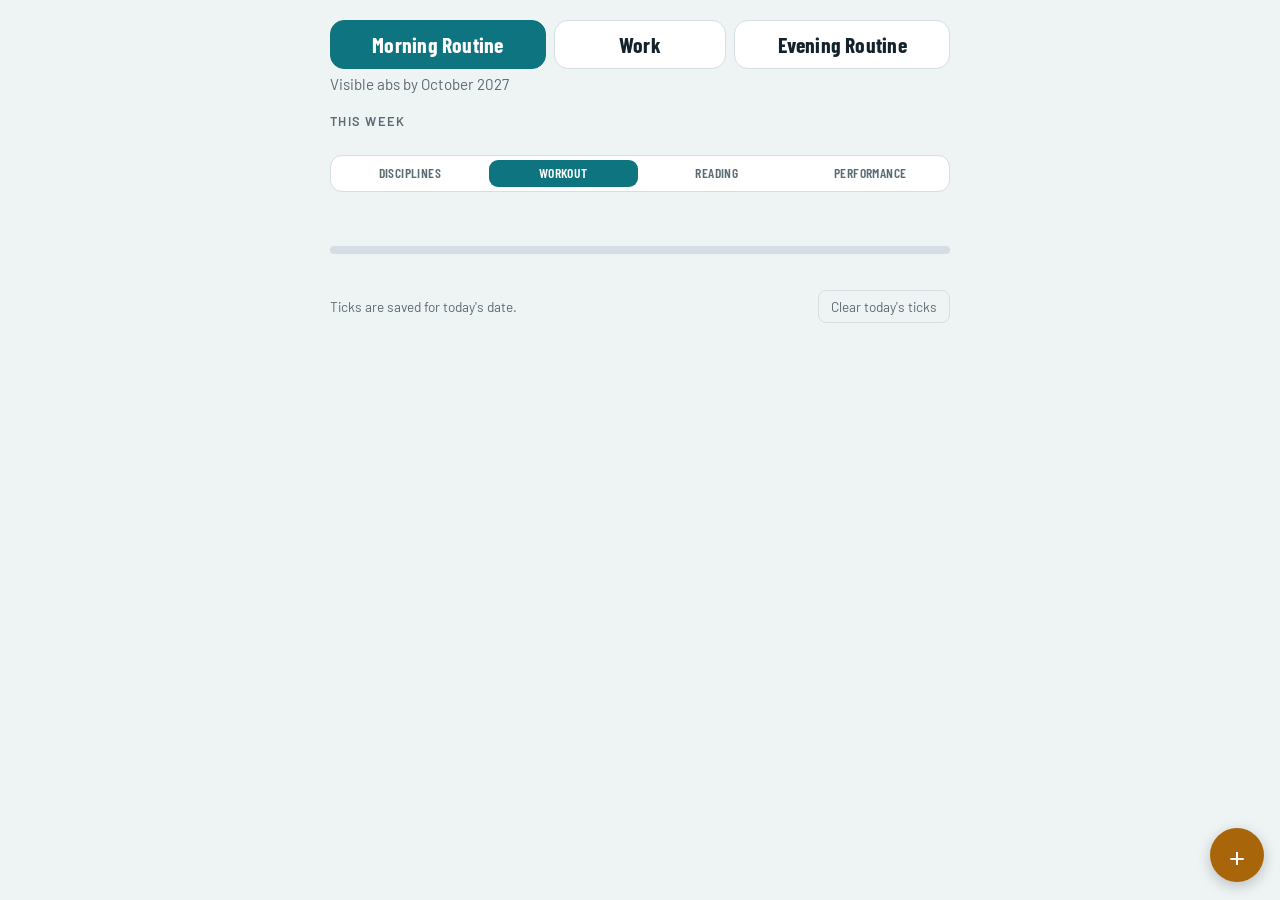
==== app/index.html @ feb20805 "Work button package for the NAS Workout app (MITs from Mission Control); paths match S:\morning-work" ====
<!doctype html>
<html lang="en-AU"><head><meta charset="utf-8">
<meta name="viewport" content="width=device-width,initial-scale=1,viewport-fit=cover">
<meta name="apple-mobile-web-app-capable" content="yes">
<meta name="mobile-web-app-capable" content="yes">
<meta name="apple-mobile-web-app-title" content="Workout">
<meta name="theme-color" content="#0d7480">
<link rel="manifest" href="manifest.json">
<link rel="icon" href="icon.svg" type="image/svg+xml">
<link rel="apple-touch-icon" href="icon-180.png">
<style>:root{padding-top:env(safe-area-inset-top,0px);padding-bottom:env(safe-area-inset-bottom,0px)}body{margin:0}*,*::before,*::after{box-sizing:border-box}[hidden]{display:none!important}</style>
<title>Morty's Morning Workout</title>
<link rel="preconnect" href="https://fonts.googleapis.com">
<link rel="stylesheet" href="https://fonts.googleapis.com/css2?family=Barlow+Condensed:wght@600;700&family=Barlow:wght@400;500;600&display=swap">
<style>
/* Layout: one narrow column, day picker strip on top, today's session as a checklist of exercise rows */
:root {
  --bg: #eef3f4; --surface: #ffffff; --ink: #13222b; --muted: #5a6b74; --line: #d5dfe3;
  --accent: #0d7480; --accent-soft: #d6ecee; --done: #2f7d4f; --done-soft: #dcefe3;
  --display: "Barlow Condensed", "Arial Narrow", system-ui, sans-serif;
  --body: "Barlow", system-ui, -apple-system, "Segoe UI", sans-serif;
}
@media (prefers-color-scheme: dark) { :root:not([data-theme="light"]) {
  --bg: #0f181d; --surface: #172329; --ink: #e4eef1; --muted: #93a6ae; --line: #2a3a42;
  --accent: #4fc0cb; --accent-soft: #173c42; --done: #6fcf97; --done-soft: #1b3a29; color-scheme: dark } }
:root[data-theme="dark"] {
  --bg: #0f181d; --surface: #172329; --ink: #e4eef1; --muted: #93a6ae; --line: #2a3a42;
  --accent: #4fc0cb; --accent-soft: #173c42; --done: #6fcf97; --done-soft: #1b3a29; color-scheme: dark }
body { background: var(--bg); color: var(--ink); font: 16px/1.45 var(--body);
  padding-left: max(16px, env(safe-area-inset-left, 0px)); padding-right: max(16px, env(safe-area-inset-right, 0px)); padding-block: 20px 48px; }
.wrap { max-width: 620px; margin: 0 auto; display: flex; flex-direction: column; gap: 18px; }
h1 { font: 700 2rem/1.05 var(--display); letter-spacing: .01em; margin: 0; text-wrap: balance; }
.sub { color: var(--muted); margin: 4px 0 0; font-size: .95rem; }
.days { display: grid; grid-template-columns: repeat(7, 1fr); gap: 6px; }
.day { font: 600 .95rem var(--display); letter-spacing: .06em; text-transform: uppercase; border: 1px solid var(--line);
  background: var(--surface); color: var(--ink); border-radius: 10px; padding: 8px 0 6px; cursor: pointer; display: flex; flex-direction: column; align-items: center; gap: 4px; }
.day .dot { width: 8px; height: 8px; border-radius: 50%; background: var(--line); }
.day.part .dot { background: var(--accent); }
.day.full .dot { background: var(--done); }
.day[aria-pressed="true"] { background: var(--accent); border-color: var(--accent); color: var(--surface); }
.day[aria-pressed="true"] .dot { background: var(--surface); }
.day:focus-visible, .check:focus-visible, a:focus-visible, button:focus-visible { outline: 3px solid var(--accent); outline-offset: 2px; }
.head { display: flex; justify-content: space-between; align-items: end; gap: 12px; flex-wrap: wrap; }
.head h2 { font: 700 1.5rem/1.1 var(--display); margin: 0; }
.head .meta { color: var(--muted); font-size: .9rem; }
.bar { height: 8px; background: var(--line); border-radius: 99px; overflow: hidden; }
.bar span { display: block; height: 100%; background: var(--done); width: 0; transition: width .3s; }
.group { display: flex; flex-direction: column; gap: 8px; }
.group h3 { font: 600 .8rem var(--body); text-transform: uppercase; letter-spacing: .1em; color: var(--muted); margin: 6px 0 0; }
.item { display: grid; grid-template-columns: auto 1fr; gap: 12px; align-items: start; background: var(--surface);
  border: 1px solid var(--line); border-radius: 12px; padding: 12px 14px; }
.item.is-done { background: var(--done-soft); border-color: transparent; }
.item.is-done .name { text-decoration: line-through; text-decoration-color: var(--done); }
.check { width: 30px; height: 30px; border-radius: 8px; border: 2px solid var(--accent); background: transparent; cursor: pointer;
  display: grid; place-items: center; padding: 0; color: var(--surface); }
.item.is-done .check { background: var(--done); border-color: var(--done); }
.check svg { width: 18px; height: 18px; opacity: 0; }
.item.is-done .check svg { opacity: 1; }
.body { min-width: 0; display: flex; flex-direction: column; gap: 3px; }
.name { font-weight: 600; font-size: 1.05rem; }
.dose { font: 600 1rem var(--display); letter-spacing: .03em; color: var(--accent); font-variant-numeric: tabular-nums; }
.note { color: var(--muted); font-size: .9rem; }
.vids { display: flex; flex-wrap: wrap; gap: 6px; margin-top: 4px; }
.vid { display: inline-flex; align-items: center; gap: 5px; font-size: .85rem; font-weight: 600; color: var(--accent);
  background: var(--accent-soft); border-radius: 99px; padding: 4px 10px; text-decoration: none; }
.vid svg { width: 12px; height: 12px; fill: currentColor; }
.foot { display: flex; justify-content: space-between; align-items: center; gap: 10px; flex-wrap: wrap; color: var(--muted); font-size: .85rem; }
.reset { background: none; border: 1px solid var(--line); color: var(--muted); border-radius: 8px; padding: 6px 12px; font: inherit; cursor: pointer; }
.cheer { background: var(--done-soft); color: var(--done); border-radius: 12px; padding: 12px 14px; font-weight: 600; }
.lens { display: grid; grid-template-columns: repeat(3, 1fr); gap: 6px; }
.lens button { font: 600 1rem var(--display); letter-spacing: .04em; border: 1px solid var(--line); background: var(--surface); color: var(--ink); border-radius: 10px; padding: 10px 0; cursor: pointer; }
.lens button[aria-pressed="true"] { background: var(--ink); border-color: var(--ink); color: var(--surface); }
.tabs { display: grid; grid-template-columns: repeat(4, 1fr); gap: 4px; background: var(--surface); border: 1px solid var(--line); border-radius: 12px; padding: 4px; }
.tabs a { display: flex; align-items: center; justify-content: center; text-align: center; padding: 6px 2px; border-radius: 9px; font: 600 .85rem/1.1 var(--display); letter-spacing: .03em; text-transform: uppercase; color: var(--muted); text-decoration: none; }
.tabs a[aria-current="page"] { background: var(--accent); color: var(--surface); }
@media (prefers-reduced-motion: reduce) { .bar span { transition: none; } }
</style>

</head><body>
<div class="wrap">
  <header>
    <h1>Morning Workout</h1>
    <p class="sub" id="dateline">Visible abs by October 2027</p>
  </header>
  <nav class="tabs" aria-label="Pages"><a href="routine.html">Disciplines</a><a href="./">Workout</a><a href="soon.html#reading">Reading</a><a href="performance.html">Performance</a></nav>
  <nav class="days" id="days" aria-label="Choose a day"></nav>
  <div class="lens" id="lens" role="group" aria-label="How much time do you have?"></div>
  <section class="head">
    <div><h2 id="title"></h2><div class="meta" id="meta"></div></div>
    <div class="meta" id="count"></div>
  </section>
  <div class="bar" aria-hidden="true"><span id="bar"></span></div>
  <div id="cheer" class="cheer" hidden>All done for today. Good work.</div>
  <main id="list" class="wrap" style="gap:14px"></main>
  <div class="foot"><span id="saved">Ticks are saved for today's date.</span><button class="reset" id="reset" type="button">Clear today's ticks</button></div>
</div>

<script src="habits.js?v=2"></script>
<script src="plan.js?v=1"></script>
<script>
const PLAY = '<svg viewBox="0 0 12 12" aria-hidden="true"><path d="M3 1.5v9l7.5-4.5z"/></svg>';
const TICK = '<svg viewBox="0 0 24 24" fill="none" stroke="currentColor" stroke-width="3.5" stroke-linecap="round" stroke-linejoin="round" aria-hidden="true"><path d="M5 12.5l4.5 4.5L19 7.5"/></svg>';

function isoDate(d) { const z = n => String(n).padStart(2, "0"); return d.getFullYear() + "-" + z(d.getMonth() + 1) + "-" + z(d.getDate()); }
function weekDates() { // Monday-based dates for the current week
  const t = new Date(); const dow = (t.getDay() + 6) % 7; const mon = new Date(t); mon.setDate(t.getDate() - dow);
  return PLAN.map((_, i) => { const d = new Date(mon); d.setDate(mon.getDate() + i); return d; });
}
const DATES = weekDates();
const todayIdx = (new Date().getDay() + 6) % 7;
let sel = todayIdx;
const ticks = {}; // date -> {id: true}
let store = null; // {get(date), set(date, obj)}

const local = {
  get(date) { try { return JSON.parse(localStorage.getItem("ticks:" + date) || "{}"); } catch { return {}; } },
  set(date, obj) { try { localStorage.setItem("ticks:" + date, JSON.stringify(obj)); } catch {} }
};

function lenAt(i) { return lenOf(ticks[isoDate(DATES[i])]); }
function groupsOf(i) { return sessionOf(PLAN[i].key, lenAt(i)).map(([g, xs]) => [g, xs.map(([id, dose]) => Object.assign({ id, dose }, EX[id]))]); }
function itemsOf(i) { return groupsOf(i).flatMap(g => g[1]); }
function countDone(i) { const t = ticks[isoDate(DATES[i])] || {}; return itemsOf(i).filter(it => t[it.id]).length; }

function renderDays() {
  const nav = document.getElementById("days"); nav.textContent = "";
  PLAN.forEach((p, i) => {
    const b = document.createElement("button"); b.type = "button"; b.className = "day";
    const n = countDone(i), tot = itemsOf(i).length;
    if (n && n >= tot) b.classList.add("full"); else if (n) b.classList.add("part");
    b.setAttribute("aria-pressed", String(i === sel));
    b.setAttribute("aria-label", p.title + ", " + DATES[i].toDateString() + ", " + n + " of " + tot + " done");
    b.innerHTML = '<span>' + p.label + '</span><span class="dot"></span>';
    b.onclick = () => { sel = i; render(); };
    nav.appendChild(b);
  });
}

function render() {
  renderDays();
  const p = PLAN[sel], date = isoDate(DATES[sel]), t = ticks[date] || {};
  document.getElementById("title").textContent = p.title;
  const len = lenAt(sel);
  const lens = document.getElementById("lens"); lens.textContent = "";
  LENGTHS.forEach(m => { const b = document.createElement("button"); b.type = "button"; b.textContent = m + " min";
    b.setAttribute("aria-pressed", String(m === len)); b.onclick = () => setLen(date, m); lens.appendChild(b); });
  document.getElementById("meta").textContent = len + " min version · " + DATES[sel].toLocaleDateString(undefined, { weekday: "long", day: "numeric", month: "short" }) + (sel === todayIdx ? " (today)" : "");
  const items = itemsOf(sel), n = items.filter(it => t[it.id]).length;
  document.getElementById("count").textContent = n + " of " + items.length + " done";
  document.getElementById("bar").style.width = (items.length ? 100 * n / items.length : 0) + "%";
  document.getElementById("cheer").hidden = !(n && n === items.length);
  const list = document.getElementById("list"); list.textContent = "";
  groupsOf(sel).forEach(([gname, its]) => {
    const g = document.createElement("section"); g.className = "group";
    const h = document.createElement("h3"); h.textContent = gname; g.appendChild(h);
    its.forEach(it => {
      const row = document.createElement("div"); row.className = "item" + (t[it.id] ? " is-done" : "");
      const cb = document.createElement("button"); cb.type = "button"; cb.className = "check"; cb.innerHTML = TICK;
      cb.setAttribute("role", "checkbox"); cb.setAttribute("aria-checked", String(!!t[it.id])); cb.setAttribute("aria-label", "Done: " + it.name);
      cb.onclick = () => toggle(date, it.id);
      const body = document.createElement("div"); body.className = "body";
      const name = document.createElement("div"); name.className = "name"; name.textContent = it.name;
      const dose = document.createElement("div"); dose.className = "dose"; dose.textContent = it.dose;
      body.append(name, dose);
      if (it.note) { const nt = document.createElement("div"); nt.className = "note"; nt.textContent = it.note; body.appendChild(nt); }
      if (it.vids.length) {
        const vw = document.createElement("div"); vw.className = "vids";
        it.vids.forEach(([label, url]) => { const a = document.createElement("a"); a.className = "vid"; a.href = url; a.target = "_blank"; a.rel = "noopener";
          a.innerHTML = PLAY; a.append(label === "Watch" ? "Watch video" : label); vw.appendChild(a); });
        body.appendChild(vw);
      }
      row.append(cb, body); g.appendChild(row);
    });
    list.appendChild(g);
  });
}

function toggle(date, id) {
  const t = Object.assign({}, ticks[date] || {});
  if (t[id]) delete t[id]; else t[id] = true;
  ticks[date] = t; render(); save(date);
}
// Switching length keeps the ticks, since exercises keep their ids across versions.
function setLen(date, m) { ticks[date] = Object.assign({}, ticks[date] || {}, { len: m }); render(); save(date); }
// Saves go to the NAS one at a time, each sending the latest state, so a slow earlier save
// can't land last and wipe out later ticks. Days changed here aren't replaced by the NAS copy on load.
const changed = new Set();
let saving = Promise.resolve();
function save(date) {
  changed.add(date);
  local.set(date, ticks[date]);
  if (!store) return;
  saving = saving.then(() => store.set(date, ticks[date])).catch(() => {
    document.getElementById("saved").textContent = "Couldn't sync this tick. It's kept on this device.";
  });
}
document.getElementById("reset").onclick = () => { const d = isoDate(DATES[sel]); ticks[d] = { len: lenAt(sel) }; render(); save(d); };

DATES.forEach(d => { const k = isoDate(d); ticks[k] = local.get(k); });
render();

(async () => {
  try {
    store = { set: async (date, obj) => {
      const r = await fetch("api/ticks/" + date, { method: "PUT", keepalive: true, headers: { "Content-Type": "application/json" }, body: JSON.stringify(obj) });
      if (!r.ok) throw new Error("save failed");
    } };
    await Promise.all(DATES.map(async d => {
      const k = isoDate(d);
      try { const r = await fetch("api/ticks/" + k); if (r.ok) { const v = await r.json(); if (!changed.has(k)) { ticks[k] = v; local.set(k, v); } } } catch {}
    }));
    document.getElementById("saved").textContent = "Ticks are saved on your NAS, so they show on your phone and computer.";
    render();
  } catch {}
})();
</script>
<script src="nav.js?v=4"></script>
</body></html>
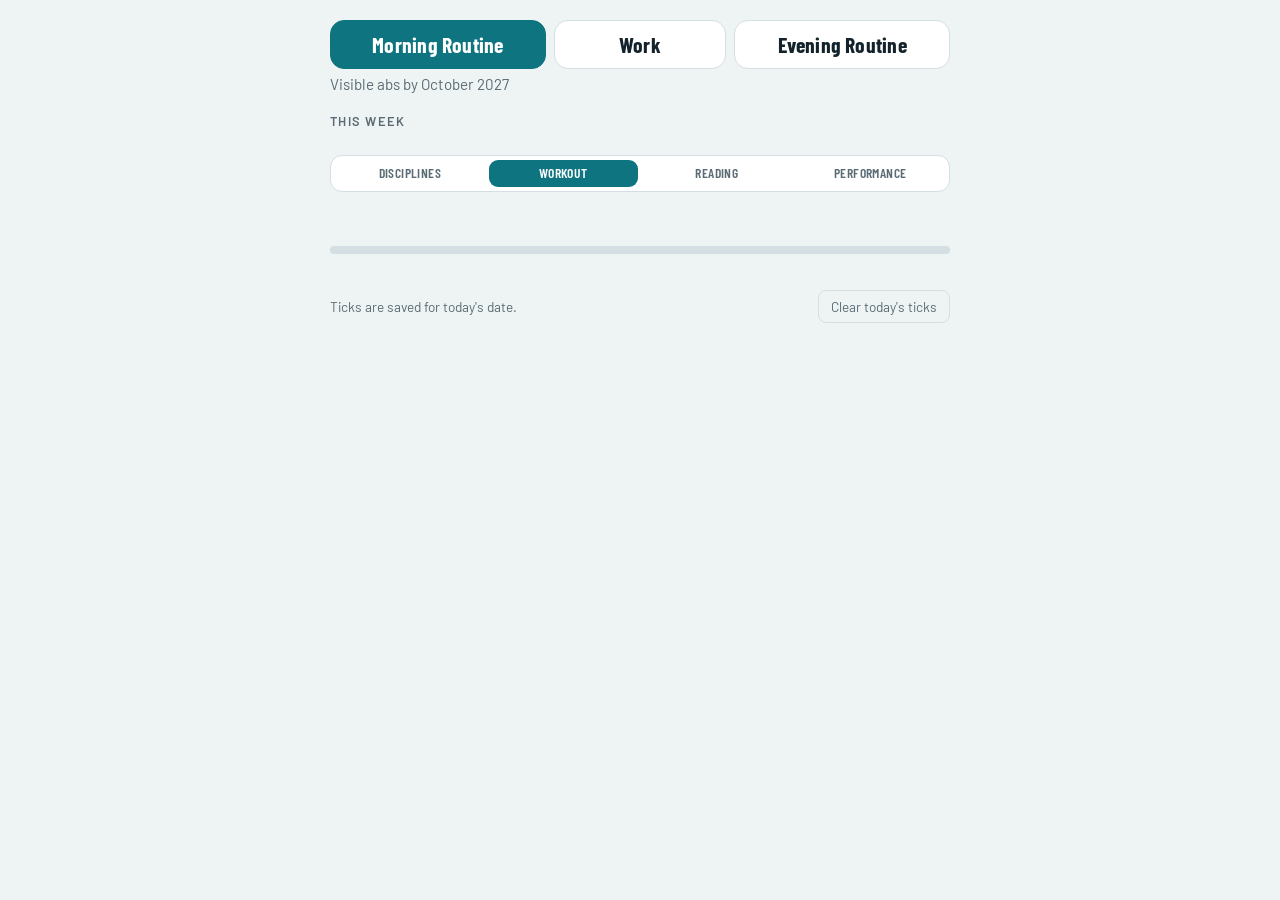
==== commit a1982c8e: "Offload Idea button package Co-Authored-By: Claude Opus 5.5 <noreply@anthropic.com> Claude-Session: " ====
--- a/app/index.html
+++ b/app/index.html
@@ -214,5 +214,5 @@
   } catch {}
 })();
 </script>
-<script src="nav.js?v=4"></script>
+<script src="nav.js?v=6"></script>
 </body></html>
